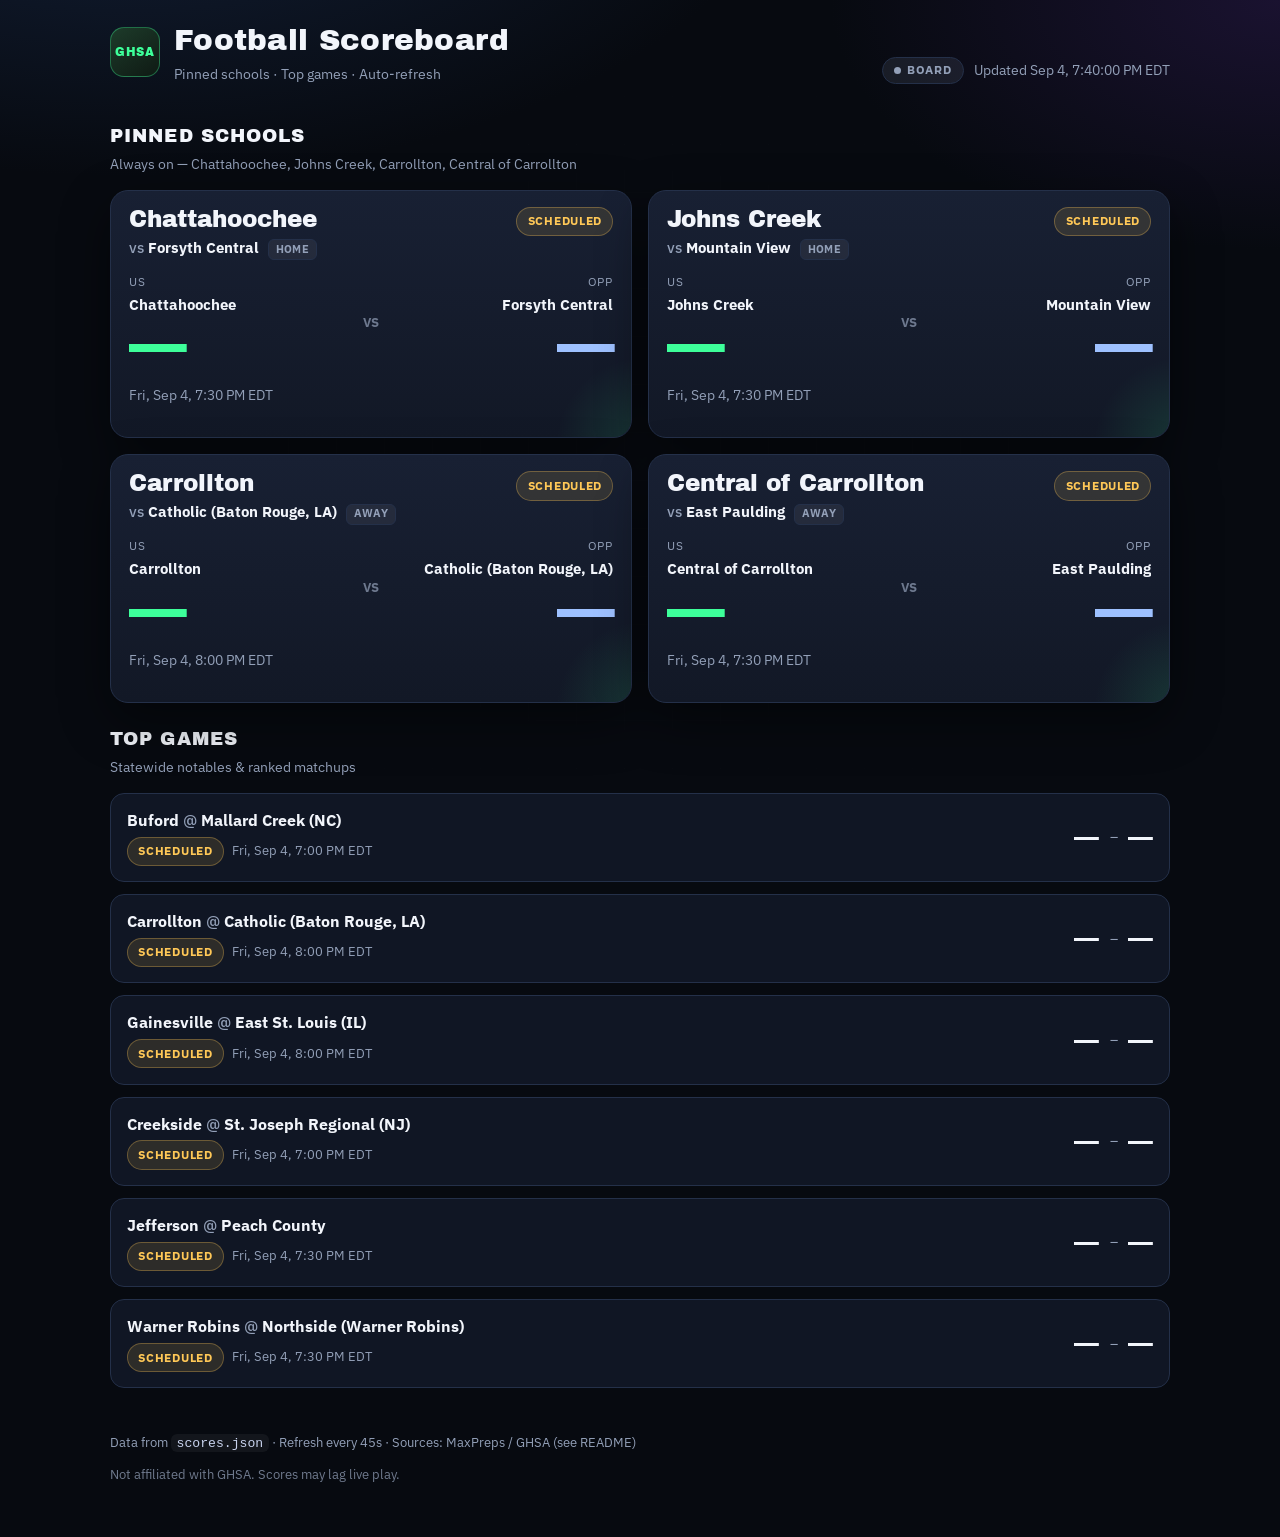
==== index.html @ ccc43cda "Ship GHSA football scoreboard with pinned schools and Pages deploy Static dark mobile scoreboard for" ====
<!DOCTYPE html>
<html lang="en">
<head>
  <meta charset="UTF-8" />
  <meta name="viewport" content="width=device-width, initial-scale=1, viewport-fit=cover" />
  <meta name="theme-color" content="#0a0e17" />
  <meta name="description" content="Live GHSA football scoreboard — pinned Georgia high schools + top statewide games." />
  <title>GHSA Scoreboard</title>
  <link rel="stylesheet" href="assets/styles.css" />
  <link rel="preconnect" href="https://fonts.googleapis.com" />
  <link rel="preconnect" href="https://fonts.gstatic.com" crossorigin />
  <link href="https://fonts.googleapis.com/css2?family=Archivo+Black&family=IBM+Plex+Sans:wght@400;500;600;700&display=swap" rel="stylesheet" />
</head>
<body>
  <div class="bg-grid" aria-hidden="true"></div>
  <header class="top">
    <div class="brand">
      <span class="brand-mark">GHSA</span>
      <div>
        <h1>Football Scoreboard</h1>
        <p class="sub">Pinned schools · Top games · Auto-refresh</p>
      </div>
    </div>
    <div class="meta">
      <span id="live-pill" class="pill">LIVE</span>
      <time id="updated" datetime="">—</time>
    </div>
  </header>

  <main>
    <section class="section" aria-labelledby="pinned-heading">
      <div class="section-head">
        <h2 id="pinned-heading">Pinned schools</h2>
        <p>Always on — Chattahoochee, Johns Creek, Carrollton, Central of Carrollton</p>
      </div>
      <div id="pinned" class="pinned-grid" role="list"></div>
    </section>

    <section class="section" aria-labelledby="top-heading">
      <div class="section-head">
        <h2 id="top-heading">Top games</h2>
        <p>Statewide notables &amp; ranked matchups</p>
      </div>
      <div id="top-games" class="games-list" role="list"></div>
    </section>
  </main>

  <footer class="foot">
    <p>Data from <code>scores.json</code> · Refresh every 45s · Sources: MaxPreps / GHSA (see README)</p>
    <p class="muted">Not affiliated with GHSA. Scores may lag live play.</p>
  </footer>

  <script src="assets/app.js"></script>
</body>
</html>
---- assets/styles.css ----
:root {
  --bg: #070a10;
  --bg-card: #121826;
  --bg-card-hi: #182033;
  --border: #243049;
  --text: #f2f5fb;
  --muted: #93a0b8;
  --accent: #3dff9a;
  --accent-dim: rgba(61, 255, 154, 0.14);
  --warn: #ffc857;
  --final: #7aa2ff;
  --live: #ff4d6d;
  --home: #3dff9a;
  --away: #9ec1ff;
  --radius: 18px;
  --shadow: 0 18px 50px rgba(0, 0, 0, 0.45);
  font-synthesis: none;
}

* { box-sizing: border-box; }
html { scroll-behavior: smooth; }
body {
  margin: 0;
  min-height: 100vh;
  color: var(--text);
  background: radial-gradient(1200px 600px at 10% -10%, #132038 0%, transparent 55%),
              radial-gradient(900px 500px at 100% 0%, #1a1230 0%, transparent 50%),
              var(--bg);
  font-family: "IBM Plex Sans", system-ui, sans-serif;
  line-height: 1.4;
}

.bg-grid {
  pointer-events: none;
  position: fixed;
  inset: 0;
  background-image:
    linear-gradient(rgba(255,255,255,0.03) 1px, transparent 1px),
    linear-gradient(90deg, rgba(255,255,255,0.03) 1px, transparent 1px);
  background-size: 48px 48px;
  mask-image: radial-gradient(ellipse at center, black 30%, transparent 75%);
  opacity: 0.35;
  z-index: 0;
}

.top, main, .foot { position: relative; z-index: 1; }

.top {
  display: flex;
  flex-wrap: wrap;
  gap: 1rem;
  align-items: flex-end;
  justify-content: space-between;
  padding: 1.25rem 1.25rem 0.5rem;
  max-width: 1100px;
  margin: 0 auto;
}

.brand { display: flex; gap: 0.9rem; align-items: center; }
.brand-mark {
  display: grid;
  place-items: center;
  width: 3.1rem;
  height: 3.1rem;
  border-radius: 14px;
  background: linear-gradient(145deg, #1d3b2a, #0f1a14);
  border: 1px solid rgba(61,255,154,0.35);
  color: var(--accent);
  font-family: "Archivo Black", sans-serif;
  font-size: 0.72rem;
  letter-spacing: 0.04em;
}
h1 {
  margin: 0;
  font-family: "Archivo Black", sans-serif;
  font-size: clamp(1.35rem, 4vw, 1.85rem);
  letter-spacing: 0.01em;
}
.sub { margin: 0.15rem 0 0; color: var(--muted); font-size: 0.9rem; }

.meta { display: flex; gap: 0.65rem; align-items: center; color: var(--muted); font-size: 0.85rem; }
.pill {
  display: inline-flex;
  align-items: center;
  gap: 0.35rem;
  padding: 0.28rem 0.65rem;
  border-radius: 999px;
  background: rgba(255, 77, 109, 0.15);
  color: #ff8fa3;
  border: 1px solid rgba(255, 77, 109, 0.35);
  font-weight: 700;
  font-size: 0.72rem;
  letter-spacing: 0.08em;
}
.pill::before {
  content: "";
  width: 0.45rem;
  height: 0.45rem;
  border-radius: 50%;
  background: var(--live);
  box-shadow: 0 0 0 0 rgba(255, 77, 109, 0.7);
  animation: pulse 1.6s infinite;
}
.pill.idle {
  background: rgba(147,160,184,0.12);
  color: var(--muted);
  border-color: var(--border);
}
.pill.idle::before { background: var(--muted); animation: none; box-shadow: none; }

@keyframes pulse {
  0% { box-shadow: 0 0 0 0 rgba(255, 77, 109, 0.55); }
  70% { box-shadow: 0 0 0 8px rgba(255, 77, 109, 0); }
  100% { box-shadow: 0 0 0 0 rgba(255, 77, 109, 0); }
}

main { max-width: 1100px; margin: 0 auto; padding: 0.5rem 1.25rem 2rem; }
.section { margin-top: 1.5rem; }
.section-head h2 {
  margin: 0;
  font-family: "Archivo Black", sans-serif;
  font-size: 1.15rem;
  text-transform: uppercase;
  letter-spacing: 0.06em;
}
.section-head p { margin: 0.25rem 0 0; color: var(--muted); font-size: 0.9rem; }

.pinned-grid {
  display: grid;
  grid-template-columns: 1fr;
  gap: 1rem;
  margin-top: 1rem;
}
@media (min-width: 720px) {
  .pinned-grid { grid-template-columns: 1fr 1fr; }
}

.card {
  background: linear-gradient(180deg, var(--bg-card-hi), var(--bg-card));
  border: 1px solid var(--border);
  border-radius: var(--radius);
  box-shadow: var(--shadow);
  padding: 1rem 1.1rem 1.15rem;
  overflow: hidden;
  position: relative;
}
.card::after {
  content: "";
  position: absolute;
  inset: auto -20% -40% auto;
  width: 180px;
  height: 180px;
  background: radial-gradient(circle, var(--accent-dim), transparent 70%);
  pointer-events: none;
}
.card-top {
  display: flex;
  justify-content: space-between;
  align-items: flex-start;
  gap: 0.75rem;
  margin-bottom: 0.85rem;
}
.school-name {
  margin: 0;
  font-family: "Archivo Black", sans-serif;
  font-size: clamp(1.15rem, 3.5vw, 1.45rem);
  line-height: 1.1;
}
.vs-line {
  margin: 0.35rem 0 0;
  color: var(--muted);
  font-size: 0.92rem;
  font-weight: 500;
}
.vs-line strong { color: var(--text); font-weight: 700; }

.status-badge {
  flex-shrink: 0;
  padding: 0.35rem 0.65rem;
  border-radius: 999px;
  font-size: 0.72rem;
  font-weight: 700;
  letter-spacing: 0.06em;
  text-transform: uppercase;
  border: 1px solid transparent;
}
.status-scheduled { background: rgba(255,200,87,0.12); color: var(--warn); border-color: rgba(255,200,87,0.3); }
.status-live { background: rgba(255,77,109,0.14); color: #ff8fa3; border-color: rgba(255,77,109,0.35); }
.status-half { background: rgba(255,200,87,0.16); color: #ffd88a; border-color: rgba(255,200,87,0.35); }
.status-final { background: rgba(122,162,255,0.14); color: var(--final); border-color: rgba(122,162,255,0.35); }
.status-ot { background: rgba(61,255,154,0.12); color: var(--accent); border-color: rgba(61,255,154,0.35); }

.scoreboard {
  display: grid;
  grid-template-columns: 1fr auto 1fr;
  align-items: center;
  gap: 0.5rem;
  margin-top: 0.25rem;
}
.team-col { min-width: 0; }
.team-col.right { text-align: right; }
.team-label {
  font-size: 0.75rem;
  text-transform: uppercase;
  letter-spacing: 0.08em;
  color: var(--muted);
  margin-bottom: 0.2rem;
}
.team-name {
  font-weight: 700;
  font-size: 0.95rem;
  white-space: nowrap;
  overflow: hidden;
  text-overflow: ellipsis;
}
.score {
  font-family: "Archivo Black", sans-serif;
  font-size: clamp(2.6rem, 10vw, 3.6rem);
  line-height: 1;
  letter-spacing: -0.02em;
}
.score.ours { color: var(--home); }
.score.theirs { color: var(--away); }
.mid {
  display: grid;
  place-items: center;
  color: var(--muted);
  font-weight: 700;
  font-size: 0.8rem;
  opacity: 0.7;
}
.kickoff {
  margin-top: 0.85rem;
  color: var(--muted);
  font-size: 0.85rem;
}
.ha-tag {
  display: inline-block;
  margin-left: 0.35rem;
  padding: 0.1rem 0.4rem;
  border-radius: 6px;
  font-size: 0.7rem;
  font-weight: 700;
  letter-spacing: 0.04em;
  background: rgba(255,255,255,0.06);
  border: 1px solid var(--border);
}

.games-list {
  display: grid;
  gap: 0.75rem;
  margin-top: 1rem;
}
.game-row {
  display: grid;
  grid-template-columns: 1fr auto;
  gap: 0.75rem;
  align-items: center;
  padding: 0.95rem 1rem;
  background: rgba(18, 24, 38, 0.92);
  border: 1px solid var(--border);
  border-radius: 14px;
}
.game-matchup { font-weight: 700; font-size: 1.02rem; }
.game-matchup span { color: var(--muted); font-weight: 500; }
.game-scores {
  display: flex;
  align-items: center;
  gap: 0.65rem;
  font-family: "Archivo Black", sans-serif;
  font-size: 1.55rem;
}
.game-scores .sep { color: var(--muted); font-size: 0.9rem; font-family: "IBM Plex Sans", sans-serif; }
.game-meta {
  margin-top: 0.3rem;
  color: var(--muted);
  font-size: 0.82rem;
  display: flex;
  flex-wrap: wrap;
  gap: 0.5rem;
  align-items: center;
}

.empty {
  padding: 1.25rem;
  border: 1px dashed var(--border);
  border-radius: 14px;
  color: var(--muted);
  text-align: center;
}

.foot {
  max-width: 1100px;
  margin: 0 auto;
  padding: 0 1.25rem 2.5rem;
  color: var(--muted);
  font-size: 0.82rem;
}
.foot code {
  color: #c9d4ef;
  background: rgba(255,255,255,0.05);
  padding: 0.1rem 0.35rem;
  border-radius: 6px;
}
.muted { opacity: 0.75; }

@media (max-width: 480px) {
  .game-row { grid-template-columns: 1fr; }
  .game-scores { justify-content: flex-start; }
}
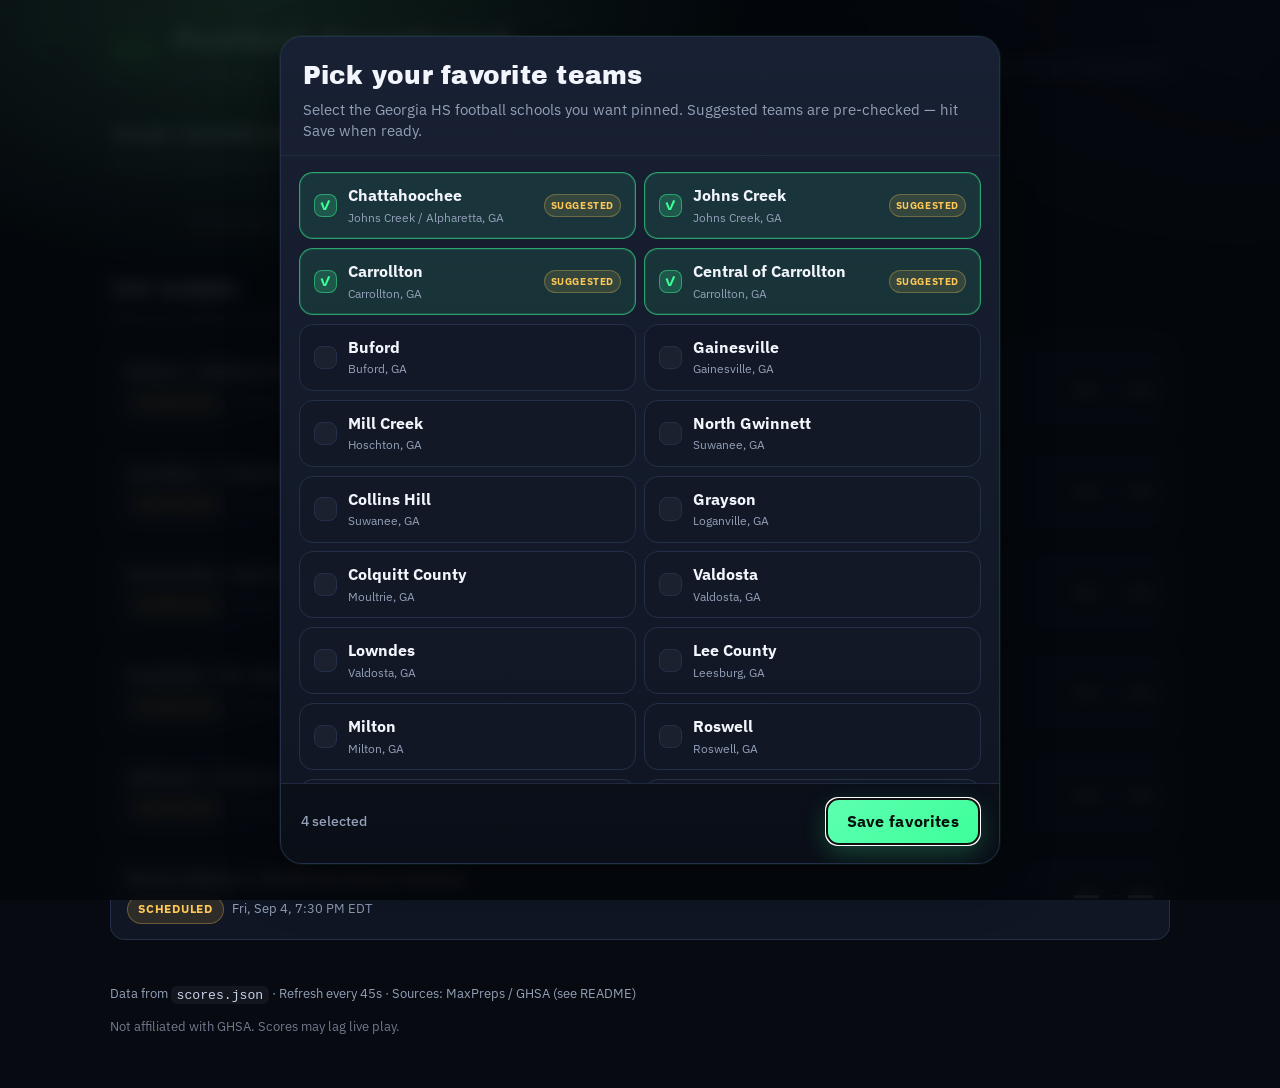
==== commit 74f41687: "Add favorites onboarding picker with localStorage pins First visit shows a full-screen school picker" ====
--- a/index.html
+++ b/index.html
@@ -4,7 +4,7 @@
   <meta charset="UTF-8" />
   <meta name="viewport" content="width=device-width, initial-scale=1, viewport-fit=cover" />
   <meta name="theme-color" content="#0a0e17" />
-  <meta name="description" content="Live GHSA football scoreboard — pinned Georgia high schools + top statewide games." />
+  <meta name="description" content="Live GHSA football scoreboard — favorite Georgia high schools + top statewide games." />
   <title>GHSA Scoreboard</title>
   <link rel="stylesheet" href="assets/styles.css" />
   <link rel="preconnect" href="https://fonts.googleapis.com" />
@@ -18,10 +18,11 @@
       <span class="brand-mark">GHSA</span>
       <div>
         <h1>Football Scoreboard</h1>
-        <p class="sub">Pinned schools · Top games · Auto-refresh</p>
+        <p class="sub">Your favorites · Top games · Auto-refresh</p>
       </div>
     </div>
     <div class="meta">
+      <button type="button" id="edit-favorites" class="btn-edit">Edit favorites</button>
       <span id="live-pill" class="pill">LIVE</span>
       <time id="updated" datetime="">—</time>
     </div>
@@ -30,8 +31,8 @@
   <main>
     <section class="section" aria-labelledby="pinned-heading">
       <div class="section-head">
-        <h2 id="pinned-heading">Pinned schools</h2>
-        <p>Always on — Chattahoochee, Johns Creek, Carrollton, Central of Carrollton</p>
+        <h2 id="pinned-heading">Your favorites</h2>
+        <p id="pinned-sub">Pick teams to pin them here</p>
       </div>
       <div id="pinned" class="pinned-grid" role="list"></div>
     </section>
@@ -50,6 +51,20 @@
     <p class="muted">Not affiliated with GHSA. Scores may lag live play.</p>
   </footer>
 
+  <div id="favorites-picker" class="picker-overlay" hidden aria-hidden="true">
+    <div class="picker-panel" role="dialog" aria-modal="true" aria-labelledby="picker-title">
+      <div class="picker-head">
+        <h2 id="picker-title">Pick your favorite teams</h2>
+        <p>Select the Georgia HS football schools you want pinned. Suggested teams are pre-checked — hit Save when ready.</p>
+      </div>
+      <div id="picker-grid" class="picker-grid" role="listbox" aria-multiselectable="true" aria-label="Schools"></div>
+      <div class="picker-actions">
+        <p id="picker-count" class="picker-count">0 selected</p>
+        <button type="button" id="picker-save" class="btn-save">Save favorites</button>
+      </div>
+    </div>
+  </div>
+
   <script src="assets/app.js"></script>
 </body>
 </html>
--- a/assets/styles.css
+++ b/assets/styles.css
@@ -308,3 +308,188 @@
   .game-row { grid-template-columns: 1fr; }
   .game-scores { justify-content: flex-start; }
 }
+
+/* —— Favorites picker —— */
+.btn-edit {
+  appearance: none;
+  cursor: pointer;
+  border: 1px solid var(--border);
+  background: rgba(18, 24, 38, 0.9);
+  color: var(--text);
+  font: inherit;
+  font-size: 0.8rem;
+  font-weight: 600;
+  padding: 0.4rem 0.75rem;
+  border-radius: 999px;
+  transition: border-color 0.15s, background 0.15s, color 0.15s;
+}
+.btn-edit:hover {
+  border-color: rgba(61, 255, 154, 0.45);
+  color: var(--accent);
+  background: rgba(61, 255, 154, 0.08);
+}
+
+body.picker-open { overflow: hidden; }
+
+.picker-overlay {
+  position: fixed;
+  inset: 0;
+  z-index: 50;
+  display: grid;
+  place-items: center;
+  padding: 1rem;
+  background:
+    radial-gradient(900px 500px at 20% 0%, rgba(29, 59, 42, 0.45), transparent 55%),
+    rgba(4, 7, 12, 0.88);
+  backdrop-filter: blur(8px);
+}
+.picker-overlay[hidden] { display: none; }
+
+.picker-panel {
+  width: min(720px, 100%);
+  max-height: min(92vh, 900px);
+  display: flex;
+  flex-direction: column;
+  background: linear-gradient(180deg, #182033, #0f1522);
+  border: 1px solid var(--border);
+  border-radius: 22px;
+  box-shadow: var(--shadow), 0 0 0 1px rgba(61, 255, 154, 0.08);
+  overflow: hidden;
+}
+
+.picker-head {
+  padding: 1.35rem 1.35rem 0.85rem;
+  border-bottom: 1px solid rgba(36, 48, 73, 0.8);
+}
+.picker-head h2 {
+  margin: 0;
+  font-family: "Archivo Black", sans-serif;
+  font-size: clamp(1.2rem, 4vw, 1.55rem);
+  letter-spacing: 0.01em;
+}
+.picker-head p {
+  margin: 0.45rem 0 0;
+  color: var(--muted);
+  font-size: 0.92rem;
+}
+
+.picker-grid {
+  flex: 1;
+  overflow-y: auto;
+  padding: 1rem 1.15rem;
+  display: grid;
+  grid-template-columns: 1fr;
+  gap: 0.55rem;
+}
+@media (min-width: 560px) {
+  .picker-grid { grid-template-columns: 1fr 1fr; }
+}
+
+.school-chip {
+  appearance: none;
+  cursor: pointer;
+  display: flex;
+  align-items: center;
+  gap: 0.7rem;
+  text-align: left;
+  padding: 0.75rem 0.85rem;
+  border-radius: 14px;
+  border: 1px solid var(--border);
+  background: rgba(18, 24, 38, 0.85);
+  color: var(--text);
+  font: inherit;
+  transition: border-color 0.15s, background 0.15s, box-shadow 0.15s;
+}
+.school-chip:hover {
+  border-color: rgba(158, 193, 255, 0.35);
+  background: rgba(24, 32, 51, 0.95);
+}
+.school-chip.selected {
+  border-color: rgba(61, 255, 154, 0.55);
+  background: rgba(61, 255, 154, 0.1);
+  box-shadow: inset 0 0 0 1px rgba(61, 255, 154, 0.12);
+}
+.school-chip.suggested:not(.selected) {
+  border-color: rgba(255, 200, 87, 0.28);
+}
+
+.chip-check {
+  flex-shrink: 0;
+  width: 1.45rem;
+  height: 1.45rem;
+  border-radius: 8px;
+  display: grid;
+  place-items: center;
+  font-size: 0.85rem;
+  font-weight: 700;
+  color: var(--accent);
+  background: rgba(255, 255, 255, 0.04);
+  border: 1px solid var(--border);
+}
+.school-chip.selected .chip-check {
+  background: rgba(61, 255, 154, 0.18);
+  border-color: rgba(61, 255, 154, 0.45);
+}
+
+.chip-body { min-width: 0; flex: 1; display: flex; flex-direction: column; gap: 0.1rem; }
+.chip-name { font-weight: 700; font-size: 0.98rem; }
+.chip-city {
+  color: var(--muted);
+  font-size: 0.78rem;
+  white-space: nowrap;
+  overflow: hidden;
+  text-overflow: ellipsis;
+}
+.chip-tag {
+  flex-shrink: 0;
+  font-size: 0.65rem;
+  font-weight: 700;
+  letter-spacing: 0.05em;
+  text-transform: uppercase;
+  color: var(--warn);
+  background: rgba(255, 200, 87, 0.12);
+  border: 1px solid rgba(255, 200, 87, 0.28);
+  padding: 0.2rem 0.4rem;
+  border-radius: 999px;
+}
+
+.picker-actions {
+  display: flex;
+  align-items: center;
+  justify-content: space-between;
+  gap: 1rem;
+  padding: 0.95rem 1.25rem 1.2rem;
+  border-top: 1px solid rgba(36, 48, 73, 0.8);
+  background: rgba(7, 10, 16, 0.55);
+}
+.picker-count { margin: 0; color: var(--muted); font-size: 0.88rem; font-weight: 500; }
+
+.btn-save {
+  appearance: none;
+  cursor: pointer;
+  border: none;
+  border-radius: 12px;
+  padding: 0.7rem 1.25rem;
+  font: inherit;
+  font-weight: 700;
+  letter-spacing: 0.02em;
+  color: #06110a;
+  background: linear-gradient(135deg, #5dffb0, #3dff9a);
+  box-shadow: 0 8px 24px rgba(61, 255, 154, 0.25);
+  transition: transform 0.12s, opacity 0.12s, filter 0.12s;
+}
+.btn-save:hover:not(:disabled) { filter: brightness(1.05); transform: translateY(-1px); }
+.btn-save:disabled {
+  cursor: not-allowed;
+  opacity: 0.45;
+  box-shadow: none;
+}
+
+.card-empty .muted-line { color: var(--muted); font-style: italic; }
+.card-empty::after { background: radial-gradient(circle, rgba(147,160,184,0.12), transparent 70%); }
+
+@media (max-width: 560px) {
+  .meta { flex-wrap: wrap; justify-content: flex-end; }
+  .picker-actions { flex-direction: column; align-items: stretch; }
+  .btn-save { width: 100%; }
+}
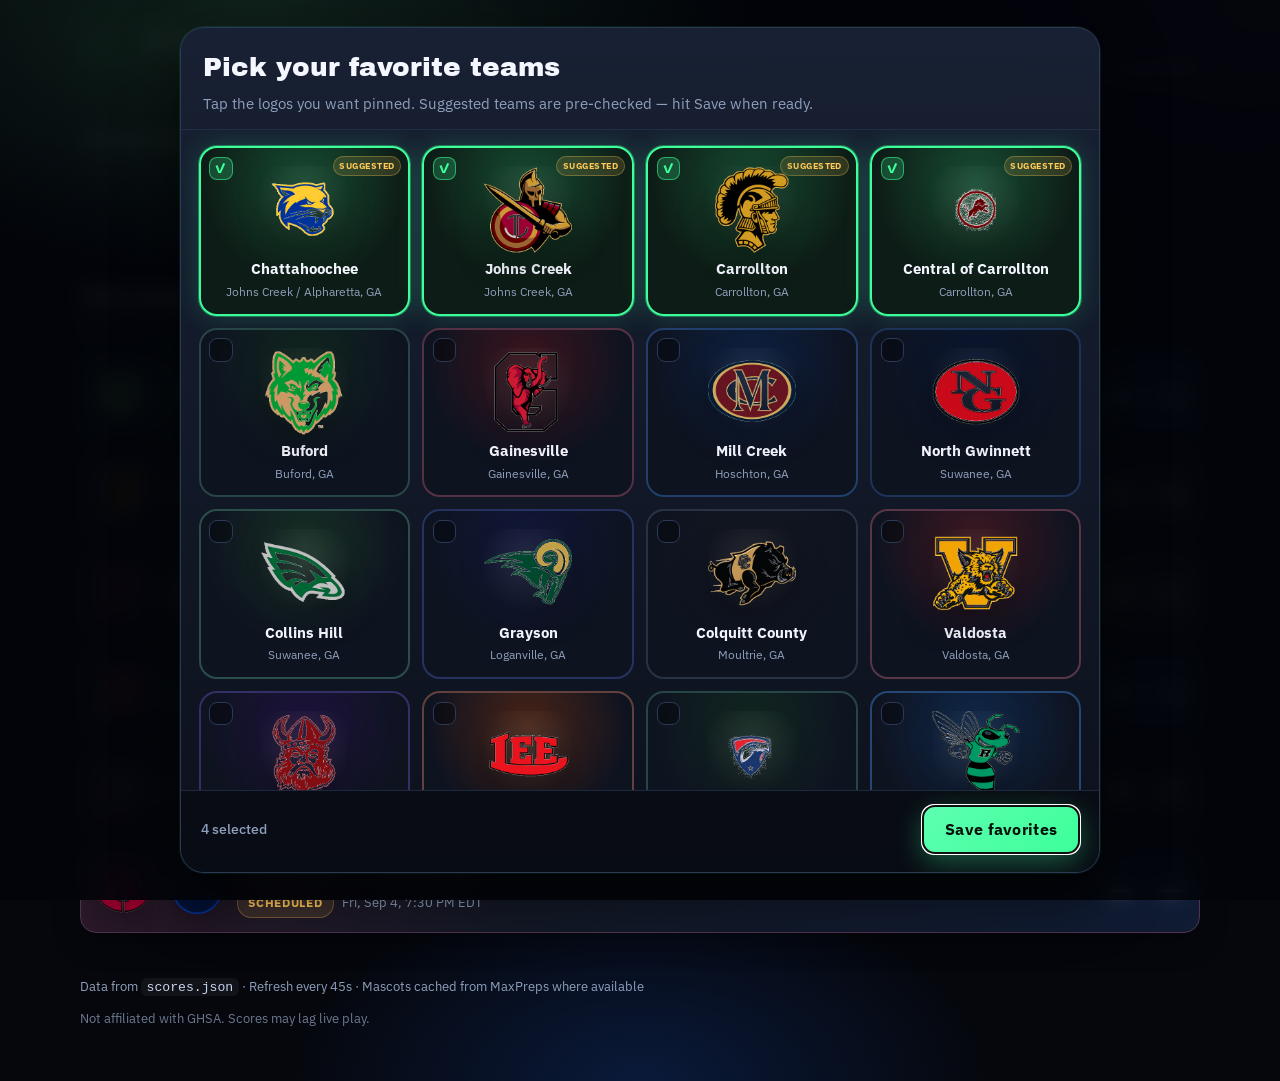
==== commit 8470f4a2: "Add school logos and neon stadium scoreboard UI Cache MaxPreps mascot marks under assets/logos, logo" ====
--- a/index.html
+++ b/index.html
@@ -3,8 +3,8 @@
 <head>
   <meta charset="UTF-8" />
   <meta name="viewport" content="width=device-width, initial-scale=1, viewport-fit=cover" />
-  <meta name="theme-color" content="#0a0e17" />
-  <meta name="description" content="Live GHSA football scoreboard — favorite Georgia high schools + top statewide games." />
+  <meta name="theme-color" content="#05070d" />
+  <meta name="description" content="Live GHSA football scoreboard — favorite Georgia high schools with logos + top statewide games." />
   <title>GHSA Scoreboard</title>
   <link rel="stylesheet" href="assets/styles.css" />
   <link rel="preconnect" href="https://fonts.googleapis.com" />
@@ -18,7 +18,7 @@
       <span class="brand-mark">GHSA</span>
       <div>
         <h1>Football Scoreboard</h1>
-        <p class="sub">Your favorites · Top games · Auto-refresh</p>
+        <p class="sub">Logos · Favorites · Top games · Auto-refresh</p>
       </div>
     </div>
     <div class="meta">
@@ -47,7 +47,7 @@
   </main>
 
   <footer class="foot">
-    <p>Data from <code>scores.json</code> · Refresh every 45s · Sources: MaxPreps / GHSA (see README)</p>
+    <p>Data from <code>scores.json</code> · Refresh every 45s · Mascots cached from MaxPreps where available</p>
     <p class="muted">Not affiliated with GHSA. Scores may lag live play.</p>
   </footer>
 
@@ -55,7 +55,7 @@
     <div class="picker-panel" role="dialog" aria-modal="true" aria-labelledby="picker-title">
       <div class="picker-head">
         <h2 id="picker-title">Pick your favorite teams</h2>
-        <p>Select the Georgia HS football schools you want pinned. Suggested teams are pre-checked — hit Save when ready.</p>
+        <p>Tap the logos you want pinned. Suggested teams are pre-checked — hit Save when ready.</p>
       </div>
       <div id="picker-grid" class="picker-grid" role="listbox" aria-multiselectable="true" aria-label="Schools"></div>
       <div class="picker-actions">
--- a/assets/styles.css
+++ b/assets/styles.css
@@ -1,19 +1,19 @@
 :root {
-  --bg: #070a10;
-  --bg-card: #121826;
-  --bg-card-hi: #182033;
-  --border: #243049;
-  --text: #f2f5fb;
-  --muted: #93a0b8;
+  --bg: #05070d;
+  --bg-card: #0e1420;
+  --bg-card-hi: #162033;
+  --border: #2a3a55;
+  --text: #f4f7ff;
+  --muted: #8fa0bc;
   --accent: #3dff9a;
-  --accent-dim: rgba(61, 255, 154, 0.14);
+  --accent-dim: rgba(61, 255, 154, 0.16);
   --warn: #ffc857;
   --final: #7aa2ff;
   --live: #ff4d6d;
   --home: #3dff9a;
   --away: #9ec1ff;
-  --radius: 18px;
-  --shadow: 0 18px 50px rgba(0, 0, 0, 0.45);
+  --radius: 20px;
+  --shadow: 0 22px 60px rgba(0, 0, 0, 0.55);
   font-synthesis: none;
 }
 
@@ -23,9 +23,11 @@
   margin: 0;
   min-height: 100vh;
   color: var(--text);
-  background: radial-gradient(1200px 600px at 10% -10%, #132038 0%, transparent 55%),
-              radial-gradient(900px 500px at 100% 0%, #1a1230 0%, transparent 50%),
-              var(--bg);
+  background:
+    radial-gradient(1000px 520px at 8% -8%, #163024 0%, transparent 55%),
+    radial-gradient(900px 480px at 100% 0%, #2a1030 0%, transparent 48%),
+    radial-gradient(700px 400px at 50% 100%, #0a1a3a 0%, transparent 50%),
+    var(--bg);
   font-family: "IBM Plex Sans", system-ui, sans-serif;
   line-height: 1.4;
 }
@@ -35,11 +37,11 @@
   position: fixed;
   inset: 0;
   background-image:
-    linear-gradient(rgba(255,255,255,0.03) 1px, transparent 1px),
-    linear-gradient(90deg, rgba(255,255,255,0.03) 1px, transparent 1px);
-  background-size: 48px 48px;
-  mask-image: radial-gradient(ellipse at center, black 30%, transparent 75%);
-  opacity: 0.35;
+    linear-gradient(rgba(61,255,154,0.04) 1px, transparent 1px),
+    linear-gradient(90deg, rgba(158,193,255,0.04) 1px, transparent 1px);
+  background-size: 42px 42px;
+  mask-image: radial-gradient(ellipse at center, black 25%, transparent 78%);
+  opacity: 0.55;
   z-index: 0;
 }
 
@@ -52,7 +54,7 @@
   align-items: flex-end;
   justify-content: space-between;
   padding: 1.25rem 1.25rem 0.5rem;
-  max-width: 1100px;
+  max-width: 1160px;
   margin: 0 auto;
 }
 
@@ -60,37 +62,40 @@
 .brand-mark {
   display: grid;
   place-items: center;
-  width: 3.1rem;
-  height: 3.1rem;
-  border-radius: 14px;
+  width: 3.25rem;
+  height: 3.25rem;
+  border-radius: 16px;
   background: linear-gradient(145deg, #1d3b2a, #0f1a14);
-  border: 1px solid rgba(61,255,154,0.35);
+  border: 1px solid rgba(61,255,154,0.45);
   color: var(--accent);
   font-family: "Archivo Black", sans-serif;
   font-size: 0.72rem;
   letter-spacing: 0.04em;
+  box-shadow: 0 0 24px rgba(61,255,154,0.25);
 }
 h1 {
   margin: 0;
   font-family: "Archivo Black", sans-serif;
-  font-size: clamp(1.35rem, 4vw, 1.85rem);
+  font-size: clamp(1.35rem, 4vw, 1.95rem);
   letter-spacing: 0.01em;
+  text-shadow: 0 0 28px rgba(61,255,154,0.18);
 }
 .sub { margin: 0.15rem 0 0; color: var(--muted); font-size: 0.9rem; }
 
-.meta { display: flex; gap: 0.65rem; align-items: center; color: var(--muted); font-size: 0.85rem; }
+.meta { display: flex; gap: 0.65rem; align-items: center; color: var(--muted); font-size: 0.85rem; flex-wrap: wrap; }
 .pill {
   display: inline-flex;
   align-items: center;
   gap: 0.35rem;
-  padding: 0.28rem 0.65rem;
+  padding: 0.3rem 0.7rem;
   border-radius: 999px;
-  background: rgba(255, 77, 109, 0.15);
+  background: rgba(255, 77, 109, 0.18);
   color: #ff8fa3;
-  border: 1px solid rgba(255, 77, 109, 0.35);
+  border: 1px solid rgba(255, 77, 109, 0.45);
   font-weight: 700;
   font-size: 0.72rem;
   letter-spacing: 0.08em;
+  box-shadow: 0 0 18px rgba(255, 77, 109, 0.25);
 }
 .pill::before {
   content: "";
@@ -105,52 +110,79 @@
   background: rgba(147,160,184,0.12);
   color: var(--muted);
   border-color: var(--border);
+  box-shadow: none;
 }
 .pill.idle::before { background: var(--muted); animation: none; box-shadow: none; }
 
 @keyframes pulse {
   0% { box-shadow: 0 0 0 0 rgba(255, 77, 109, 0.55); }
-  70% { box-shadow: 0 0 0 8px rgba(255, 77, 109, 0); }
+  70% { box-shadow: 0 0 0 10px rgba(255, 77, 109, 0); }
   100% { box-shadow: 0 0 0 0 rgba(255, 77, 109, 0); }
 }
 
-main { max-width: 1100px; margin: 0 auto; padding: 0.5rem 1.25rem 2rem; }
-.section { margin-top: 1.5rem; }
+main { max-width: 1160px; margin: 0 auto; padding: 0.5rem 1.25rem 2rem; }
+.section { margin-top: 1.6rem; }
 .section-head h2 {
   margin: 0;
   font-family: "Archivo Black", sans-serif;
-  font-size: 1.15rem;
+  font-size: 1.2rem;
   text-transform: uppercase;
-  letter-spacing: 0.06em;
+  letter-spacing: 0.07em;
 }
 .section-head p { margin: 0.25rem 0 0; color: var(--muted); font-size: 0.9rem; }
 
 .pinned-grid {
   display: grid;
   grid-template-columns: 1fr;
-  gap: 1rem;
+  gap: 1.15rem;
   margin-top: 1rem;
 }
-@media (min-width: 720px) {
+@media (min-width: 780px) {
   .pinned-grid { grid-template-columns: 1fr 1fr; }
 }
 
-.card {
-  background: linear-gradient(180deg, var(--bg-card-hi), var(--bg-card));
-  border: 1px solid var(--border);
+/* —— Logos —— */
+.team-logo, .logo-fallback {
+  display: block;
+  object-fit: contain;
+  background: radial-gradient(circle at 50% 40%, rgba(255,255,255,0.1), transparent 70%);
+  filter: drop-shadow(0 8px 18px rgba(0,0,0,0.45));
+}
+.logo-fallback {
+  display: grid;
+  place-items: center;
+  border-radius: 50%;
+  font-family: "Archivo Black", sans-serif;
+  color: #fff;
+  background: radial-gradient(circle at 30% 25%, color-mix(in srgb, var(--team) 80%, white), var(--team));
+  border: 3px solid color-mix(in srgb, var(--team) 60%, white);
+  box-shadow: 0 0 22px color-mix(in srgb, var(--team) 45%, transparent);
+}
+.logo-hero { width: clamp(72px, 18vw, 112px); height: clamp(72px, 18vw, 112px); margin: 0 auto 0.35rem; }
+.logo-xl { width: 120px; height: 120px; margin: 0 auto; }
+.logo-row { width: 52px; height: 52px; }
+.logo-tile-img { width: 88px; height: 88px; }
+.logo-fallback.logo-hero,
+.logo-fallback.logo-xl,
+.logo-fallback.logo-row,
+.logo-fallback.logo-tile-img { border-radius: 50%; }
+
+.stadium-card {
+  background:
+    linear-gradient(160deg, color-mix(in srgb, var(--team) 18%, #162033), #0c121c 55%, #0a1018);
+  border: 1px solid color-mix(in srgb, var(--team) 35%, var(--border));
   border-radius: var(--radius);
-  box-shadow: var(--shadow);
-  padding: 1rem 1.1rem 1.15rem;
+  box-shadow: var(--shadow), 0 0 0 1px rgba(255,255,255,0.03), inset 0 1px 0 rgba(255,255,255,0.06);
+  padding: 1.05rem 1.15rem 1.2rem;
   overflow: hidden;
   position: relative;
 }
-.card::after {
-  content: "";
+.card-glow {
   position: absolute;
-  inset: auto -20% -40% auto;
-  width: 180px;
-  height: 180px;
-  background: radial-gradient(circle, var(--accent-dim), transparent 70%);
+  inset: -30% auto auto -20%;
+  width: 220px;
+  height: 220px;
+  background: radial-gradient(circle, color-mix(in srgb, var(--team) 35%, transparent), transparent 70%);
   pointer-events: none;
 }
 .card-top {
@@ -158,12 +190,14 @@
   justify-content: space-between;
   align-items: flex-start;
   gap: 0.75rem;
-  margin-bottom: 0.85rem;
+  margin-bottom: 0.75rem;
+  position: relative;
+  z-index: 1;
 }
 .school-name {
   margin: 0;
   font-family: "Archivo Black", sans-serif;
-  font-size: clamp(1.15rem, 3.5vw, 1.45rem);
+  font-size: clamp(1.15rem, 3.5vw, 1.5rem);
   line-height: 1.1;
 }
 .vs-line {
@@ -173,6 +207,7 @@
   font-weight: 500;
 }
 .vs-line strong { color: var(--text); font-weight: 700; }
+.muted-line { font-style: italic; }
 
 .status-badge {
   flex-shrink: 0;
@@ -190,49 +225,68 @@
 .status-final { background: rgba(122,162,255,0.14); color: var(--final); border-color: rgba(122,162,255,0.35); }
 .status-ot { background: rgba(61,255,154,0.12); color: var(--accent); border-color: rgba(61,255,154,0.35); }
 
-.scoreboard {
+.neon-board {
   display: grid;
   grid-template-columns: 1fr auto 1fr;
   align-items: center;
-  gap: 0.5rem;
-  margin-top: 0.25rem;
-}
-.team-col { min-width: 0; }
-.team-col.right { text-align: right; }
-.team-label {
-  font-size: 0.75rem;
-  text-transform: uppercase;
-  letter-spacing: 0.08em;
-  color: var(--muted);
-  margin-bottom: 0.2rem;
-}
+  gap: 0.4rem;
+  margin-top: 0.15rem;
+  position: relative;
+  z-index: 1;
+  padding: 0.85rem 0.5rem 0.55rem;
+  border-radius: 16px;
+  background:
+    linear-gradient(180deg, rgba(0,0,0,0.35), rgba(0,0,0,0.15)),
+    repeating-linear-gradient(0deg, transparent, transparent 2px, rgba(61,255,154,0.03) 3px);
+  border: 1px solid rgba(255,255,255,0.06);
+  box-shadow: inset 0 0 40px rgba(0,0,0,0.35);
+}
+.team-col { min-width: 0; text-align: center; }
+.team-col.right { text-align: center; }
 .team-name {
   font-weight: 700;
-  font-size: 0.95rem;
+  font-size: 0.82rem;
   white-space: nowrap;
   overflow: hidden;
   text-overflow: ellipsis;
+  color: #d7e0f5;
+  margin-bottom: 0.15rem;
 }
 .score {
   font-family: "Archivo Black", sans-serif;
-  font-size: clamp(2.6rem, 10vw, 3.6rem);
-  line-height: 1;
-  letter-spacing: -0.02em;
-}
-.score.ours { color: var(--home); }
-.score.theirs { color: var(--away); }
+  font-size: clamp(2.8rem, 11vw, 4rem);
+  line-height: 0.95;
+  letter-spacing: -0.03em;
+}
+.glow-score {
+  text-shadow:
+    0 0 8px currentColor,
+    0 0 22px color-mix(in srgb, currentColor 55%, transparent),
+    0 4px 0 rgba(0,0,0,0.35);
+}
+.score.ours { color: color-mix(in srgb, var(--team) 55%, #3dff9a); }
+.score.theirs { color: color-mix(in srgb, var(--opp, #9ec1ff) 45%, #9ec1ff); }
 .mid {
-  display: grid;
-  place-items: center;
-  color: var(--muted);
-  font-weight: 700;
-  font-size: 0.8rem;
-  opacity: 0.7;
-}
-.kickoff {
-  margin-top: 0.85rem;
-  color: var(--muted);
+  display: flex;
+  flex-direction: column;
+  align-items: center;
+  gap: 0.35rem;
+  color: var(--muted);
+  opacity: 0.9;
+  padding: 0 0.25rem;
+}
+.mid-vs {
+  font-family: "Archivo Black", sans-serif;
   font-size: 0.85rem;
+  letter-spacing: 0.12em;
+  color: #c9d4ef;
+  text-shadow: 0 0 12px rgba(255,255,255,0.2);
+}
+.mid-kick {
+  font-size: 0.68rem;
+  text-align: center;
+  max-width: 6.5rem;
+  line-height: 1.25;
 }
 .ha-tag {
   display: inline-block;
@@ -246,30 +300,47 @@
   border: 1px solid var(--border);
 }
 
+.card-empty { text-align: center; padding-bottom: 1.4rem; }
+.card-empty .card-logos { margin: 0.5rem 0 0.75rem; }
+.card-empty .status-badge { margin-top: 0.75rem; }
+
 .games-list {
   display: grid;
-  gap: 0.75rem;
+  gap: 0.8rem;
   margin-top: 1rem;
 }
-.game-row {
-  display: grid;
-  grid-template-columns: 1fr auto;
-  gap: 0.75rem;
-  align-items: center;
-  padding: 0.95rem 1rem;
-  background: rgba(18, 24, 38, 0.92);
-  border: 1px solid var(--border);
-  border-radius: 14px;
+.stadium-row {
+  display: grid;
+  grid-template-columns: auto 1fr auto;
+  gap: 0.85rem;
+  align-items: center;
+  padding: 0.85rem 1rem;
+  background:
+    linear-gradient(90deg, color-mix(in srgb, var(--team) 14%, #121826), #121826 40%, color-mix(in srgb, var(--opp) 12%, #121826));
+  border: 1px solid color-mix(in srgb, var(--team) 25%, var(--border));
+  border-radius: 16px;
+  box-shadow: 0 10px 28px rgba(0,0,0,0.28);
+}
+.row-logos {
+  display: flex;
+  align-items: center;
+  gap: 0.35rem;
+}
+.row-logos .at {
+  color: var(--muted);
+  font-weight: 700;
+  font-size: 0.75rem;
 }
 .game-matchup { font-weight: 700; font-size: 1.02rem; }
 .game-matchup span { color: var(--muted); font-weight: 500; }
 .game-scores {
   display: flex;
   align-items: center;
-  gap: 0.65rem;
+  gap: 0.55rem;
   font-family: "Archivo Black", sans-serif;
   font-size: 1.55rem;
 }
+.neon-mini .glow-score { color: #e8eefc; }
 .game-scores .sep { color: var(--muted); font-size: 0.9rem; font-family: "IBM Plex Sans", sans-serif; }
 .game-meta {
   margin-top: 0.3rem;
@@ -290,7 +361,7 @@
 }
 
 .foot {
-  max-width: 1100px;
+  max-width: 1160px;
   margin: 0 auto;
   padding: 0 1.25rem 2.5rem;
   color: var(--muted);
@@ -304,29 +375,25 @@
 }
 .muted { opacity: 0.75; }
 
-@media (max-width: 480px) {
-  .game-row { grid-template-columns: 1fr; }
-  .game-scores { justify-content: flex-start; }
-}
-
 /* —— Favorites picker —— */
 .btn-edit {
   appearance: none;
   cursor: pointer;
-  border: 1px solid var(--border);
+  border: 1px solid rgba(61,255,154,0.35);
   background: rgba(18, 24, 38, 0.9);
-  color: var(--text);
+  color: var(--accent);
   font: inherit;
   font-size: 0.8rem;
-  font-weight: 600;
-  padding: 0.4rem 0.75rem;
+  font-weight: 700;
+  padding: 0.42rem 0.8rem;
   border-radius: 999px;
-  transition: border-color 0.15s, background 0.15s, color 0.15s;
+  box-shadow: 0 0 16px rgba(61,255,154,0.12);
+  transition: border-color 0.15s, background 0.15s, transform 0.12s;
 }
 .btn-edit:hover {
-  border-color: rgba(61, 255, 154, 0.45);
-  color: var(--accent);
-  background: rgba(61, 255, 154, 0.08);
+  border-color: rgba(61, 255, 154, 0.7);
+  background: rgba(61, 255, 154, 0.1);
+  transform: translateY(-1px);
 }
 
 body.picker-open { overflow: hidden; }
@@ -339,33 +406,32 @@
   place-items: center;
   padding: 1rem;
   background:
-    radial-gradient(900px 500px at 20% 0%, rgba(29, 59, 42, 0.45), transparent 55%),
-    rgba(4, 7, 12, 0.88);
-  backdrop-filter: blur(8px);
+    radial-gradient(900px 500px at 20% 0%, rgba(29, 59, 42, 0.5), transparent 55%),
+    rgba(3, 5, 10, 0.92);
+  backdrop-filter: blur(10px);
 }
 .picker-overlay[hidden] { display: none; }
 
 .picker-panel {
-  width: min(720px, 100%);
-  max-height: min(92vh, 900px);
+  width: min(920px, 100%);
+  max-height: min(94vh, 960px);
   display: flex;
   flex-direction: column;
-  background: linear-gradient(180deg, #182033, #0f1522);
+  background: linear-gradient(180deg, #182033, #0c111c);
   border: 1px solid var(--border);
-  border-radius: 22px;
-  box-shadow: var(--shadow), 0 0 0 1px rgba(61, 255, 154, 0.08);
+  border-radius: 24px;
+  box-shadow: var(--shadow), 0 0 0 1px rgba(61, 255, 154, 0.1);
   overflow: hidden;
 }
 
 .picker-head {
-  padding: 1.35rem 1.35rem 0.85rem;
-  border-bottom: 1px solid rgba(36, 48, 73, 0.8);
+  padding: 1.35rem 1.35rem 0.9rem;
+  border-bottom: 1px solid rgba(36, 48, 73, 0.85);
 }
 .picker-head h2 {
   margin: 0;
   font-family: "Archivo Black", sans-serif;
-  font-size: clamp(1.2rem, 4vw, 1.55rem);
-  letter-spacing: 0.01em;
+  font-size: clamp(1.25rem, 4vw, 1.65rem);
 }
 .picker-head p {
   margin: 0.45rem 0 0;
@@ -376,45 +442,57 @@
 .picker-grid {
   flex: 1;
   overflow-y: auto;
-  padding: 1rem 1.15rem;
-  display: grid;
-  grid-template-columns: 1fr;
-  gap: 0.55rem;
-}
-@media (min-width: 560px) {
-  .picker-grid { grid-template-columns: 1fr 1fr; }
-}
-
-.school-chip {
+  padding: 1rem 1.1rem;
+  display: grid;
+  grid-template-columns: repeat(2, 1fr);
+  gap: 0.75rem;
+}
+@media (min-width: 640px) {
+  .picker-grid { grid-template-columns: repeat(3, 1fr); }
+}
+@media (min-width: 900px) {
+  .picker-grid { grid-template-columns: repeat(4, 1fr); }
+}
+
+.logo-tile {
   appearance: none;
   cursor: pointer;
-  display: flex;
-  align-items: center;
-  gap: 0.7rem;
-  text-align: left;
-  padding: 0.75rem 0.85rem;
-  border-radius: 14px;
-  border: 1px solid var(--border);
-  background: rgba(18, 24, 38, 0.85);
+  position: relative;
+  display: flex;
+  flex-direction: column;
+  align-items: center;
+  gap: 0.35rem;
+  text-align: center;
+  padding: 1rem 0.65rem 0.85rem;
+  border-radius: 18px;
+  border: 2px solid color-mix(in srgb, var(--team) 30%, var(--border));
+  background:
+    radial-gradient(circle at 50% 20%, color-mix(in srgb, var(--team) 28%, transparent), transparent 60%),
+    rgba(14, 20, 32, 0.95);
   color: var(--text);
   font: inherit;
-  transition: border-color 0.15s, background 0.15s, box-shadow 0.15s;
-}
-.school-chip:hover {
-  border-color: rgba(158, 193, 255, 0.35);
-  background: rgba(24, 32, 51, 0.95);
-}
-.school-chip.selected {
-  border-color: rgba(61, 255, 154, 0.55);
-  background: rgba(61, 255, 154, 0.1);
-  box-shadow: inset 0 0 0 1px rgba(61, 255, 154, 0.12);
-}
-.school-chip.suggested:not(.selected) {
-  border-color: rgba(255, 200, 87, 0.28);
-}
-
-.chip-check {
-  flex-shrink: 0;
+  transition: border-color 0.15s, transform 0.12s, box-shadow 0.15s;
+}
+.logo-tile:hover {
+  transform: translateY(-2px);
+  border-color: color-mix(in srgb, var(--team) 70%, white);
+  box-shadow: 0 12px 28px rgba(0,0,0,0.35), 0 0 20px color-mix(in srgb, var(--team) 25%, transparent);
+}
+.logo-tile.selected {
+  border-color: var(--accent);
+  box-shadow: 0 0 0 1px rgba(61,255,154,0.35), 0 0 28px rgba(61,255,154,0.2);
+  background:
+    radial-gradient(circle at 50% 20%, rgba(61,255,154,0.22), transparent 60%),
+    rgba(14, 28, 22, 0.98);
+}
+.logo-tile.suggested:not(.selected) {
+  border-color: color-mix(in srgb, var(--warn) 45%, var(--border));
+}
+
+.tile-check {
+  position: absolute;
+  top: 0.55rem;
+  left: 0.55rem;
   width: 1.45rem;
   height: 1.45rem;
   border-radius: 8px;
@@ -423,34 +501,36 @@
   font-size: 0.85rem;
   font-weight: 700;
   color: var(--accent);
-  background: rgba(255, 255, 255, 0.04);
+  background: rgba(0,0,0,0.35);
   border: 1px solid var(--border);
 }
-.school-chip.selected .chip-check {
-  background: rgba(61, 255, 154, 0.18);
-  border-color: rgba(61, 255, 154, 0.45);
-}
-
-.chip-body { min-width: 0; flex: 1; display: flex; flex-direction: column; gap: 0.1rem; }
-.chip-name { font-weight: 700; font-size: 0.98rem; }
-.chip-city {
-  color: var(--muted);
-  font-size: 0.78rem;
+.logo-tile.selected .tile-check {
+  background: rgba(61, 255, 154, 0.2);
+  border-color: rgba(61, 255, 154, 0.55);
+}
+.tile-tag {
+  position: absolute;
+  top: 0.5rem;
+  right: 0.45rem;
+  font-size: 0.58rem;
+  font-weight: 700;
+  letter-spacing: 0.05em;
+  text-transform: uppercase;
+  color: var(--warn);
+  background: rgba(255, 200, 87, 0.14);
+  border: 1px solid rgba(255, 200, 87, 0.3);
+  padding: 0.15rem 0.35rem;
+  border-radius: 999px;
+}
+.tile-logo-wrap { display: grid; place-items: center; min-height: 92px; }
+.tile-name { font-weight: 700; font-size: 0.92rem; line-height: 1.15; }
+.tile-city {
+  color: var(--muted);
+  font-size: 0.72rem;
   white-space: nowrap;
   overflow: hidden;
   text-overflow: ellipsis;
-}
-.chip-tag {
-  flex-shrink: 0;
-  font-size: 0.65rem;
-  font-weight: 700;
-  letter-spacing: 0.05em;
-  text-transform: uppercase;
-  color: var(--warn);
-  background: rgba(255, 200, 87, 0.12);
-  border: 1px solid rgba(255, 200, 87, 0.28);
-  padding: 0.2rem 0.4rem;
-  border-radius: 999px;
+  max-width: 100%;
 }
 
 .picker-actions {
@@ -460,7 +540,7 @@
   gap: 1rem;
   padding: 0.95rem 1.25rem 1.2rem;
   border-top: 1px solid rgba(36, 48, 73, 0.8);
-  background: rgba(7, 10, 16, 0.55);
+  background: rgba(7, 10, 16, 0.65);
 }
 .picker-count { margin: 0; color: var(--muted); font-size: 0.88rem; font-weight: 500; }
 
@@ -469,13 +549,13 @@
   cursor: pointer;
   border: none;
   border-radius: 12px;
-  padding: 0.7rem 1.25rem;
+  padding: 0.75rem 1.35rem;
   font: inherit;
   font-weight: 700;
   letter-spacing: 0.02em;
   color: #06110a;
   background: linear-gradient(135deg, #5dffb0, #3dff9a);
-  box-shadow: 0 8px 24px rgba(61, 255, 154, 0.25);
+  box-shadow: 0 8px 28px rgba(61, 255, 154, 0.35);
   transition: transform 0.12s, opacity 0.12s, filter 0.12s;
 }
 .btn-save:hover:not(:disabled) { filter: brightness(1.05); transform: translateY(-1px); }
@@ -485,11 +565,10 @@
   box-shadow: none;
 }
 
-.card-empty .muted-line { color: var(--muted); font-style: italic; }
-.card-empty::after { background: radial-gradient(circle, rgba(147,160,184,0.12), transparent 70%); }
-
-@media (max-width: 560px) {
-  .meta { flex-wrap: wrap; justify-content: flex-end; }
+@media (max-width: 640px) {
+  .stadium-row { grid-template-columns: 1fr; }
+  .row-logos { justify-content: flex-start; }
+  .game-scores { justify-content: flex-start; }
   .picker-actions { flex-direction: column; align-items: stretch; }
   .btn-save { width: 100%; }
 }
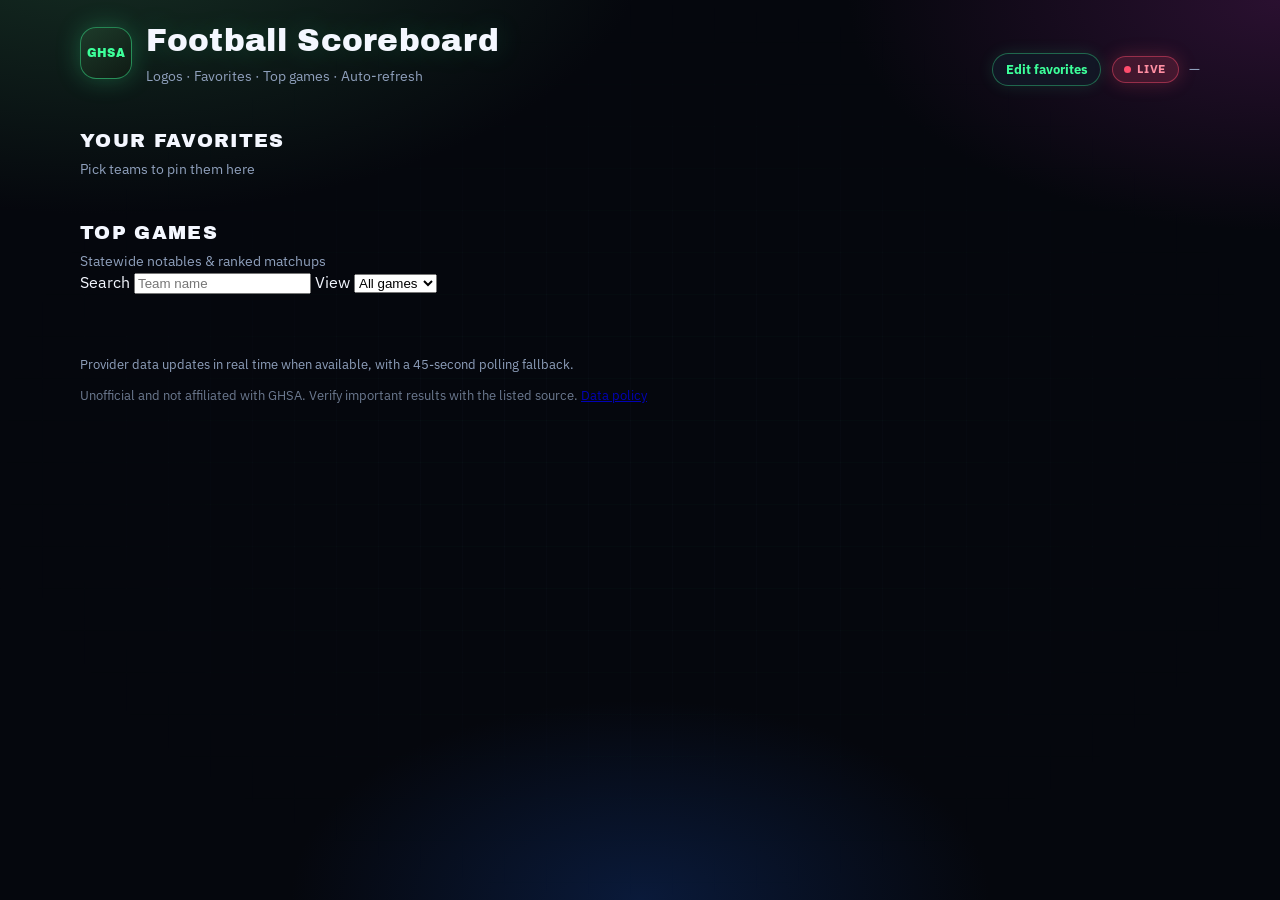
==== commit 0b9d8840: "feat: add live scoreboard backend foundation Co-authored-by: BensBar <45955857+BensBar@users.noreply" ====
--- a/index.html
+++ b/index.html
@@ -5,6 +5,8 @@
   <meta name="viewport" content="width=device-width, initial-scale=1, viewport-fit=cover" />
   <meta name="theme-color" content="#05070d" />
   <meta name="description" content="Live GHSA football scoreboard — favorite Georgia high schools with logos + top statewide games." />
+  <link rel="manifest" href="manifest.webmanifest" />
+  <link rel="apple-touch-icon" href="assets/logos/ghsa-scoreboard.png" />
   <title>GHSA Scoreboard</title>
   <link rel="stylesheet" href="assets/styles.css" />
   <link rel="preconnect" href="https://fonts.googleapis.com" />
@@ -42,13 +44,25 @@
         <h2 id="top-heading">Top games</h2>
         <p>Statewide notables &amp; ranked matchups</p>
       </div>
+      <div class="game-tools" aria-label="Find games">
+        <label>Search <input id="game-search" type="search" placeholder="Team name"></label>
+        <label>View
+          <select id="game-group">
+            <option value="all">All games</option>
+            <option value="live">Live</option>
+            <option value="upcoming">Upcoming</option>
+            <option value="final">Final</option>
+            <option value="top25">Top 25</option>
+          </select>
+        </label>
+      </div>
       <div id="top-games" class="games-list" role="list"></div>
     </section>
   </main>
 
   <footer class="foot">
-    <p>Data from <code>scores.json</code> · Refresh every 45s · Mascots cached from MaxPreps where available</p>
-    <p class="muted">Not affiliated with GHSA. Scores may lag live play.</p>
+    <p>Provider data updates in real time when available, with a 45-second polling fallback.</p>
+    <p class="muted">Unofficial and not affiliated with GHSA. Verify important results with the listed source. <a href="DATA_POLICY.md">Data policy</a></p>
   </footer>
 
   <div id="favorites-picker" class="picker-overlay" hidden aria-hidden="true">
@@ -65,6 +79,11 @@
     </div>
   </div>
 
+  <dialog id="game-dialog" class="game-dialog">
+    <button type="button" id="game-dialog-close" class="dialog-close" aria-label="Close game details">×</button>
+    <div id="game-dialog-body"></div>
+  </dialog>
+
   <script src="assets/app.js"></script>
 </body>
 </html>
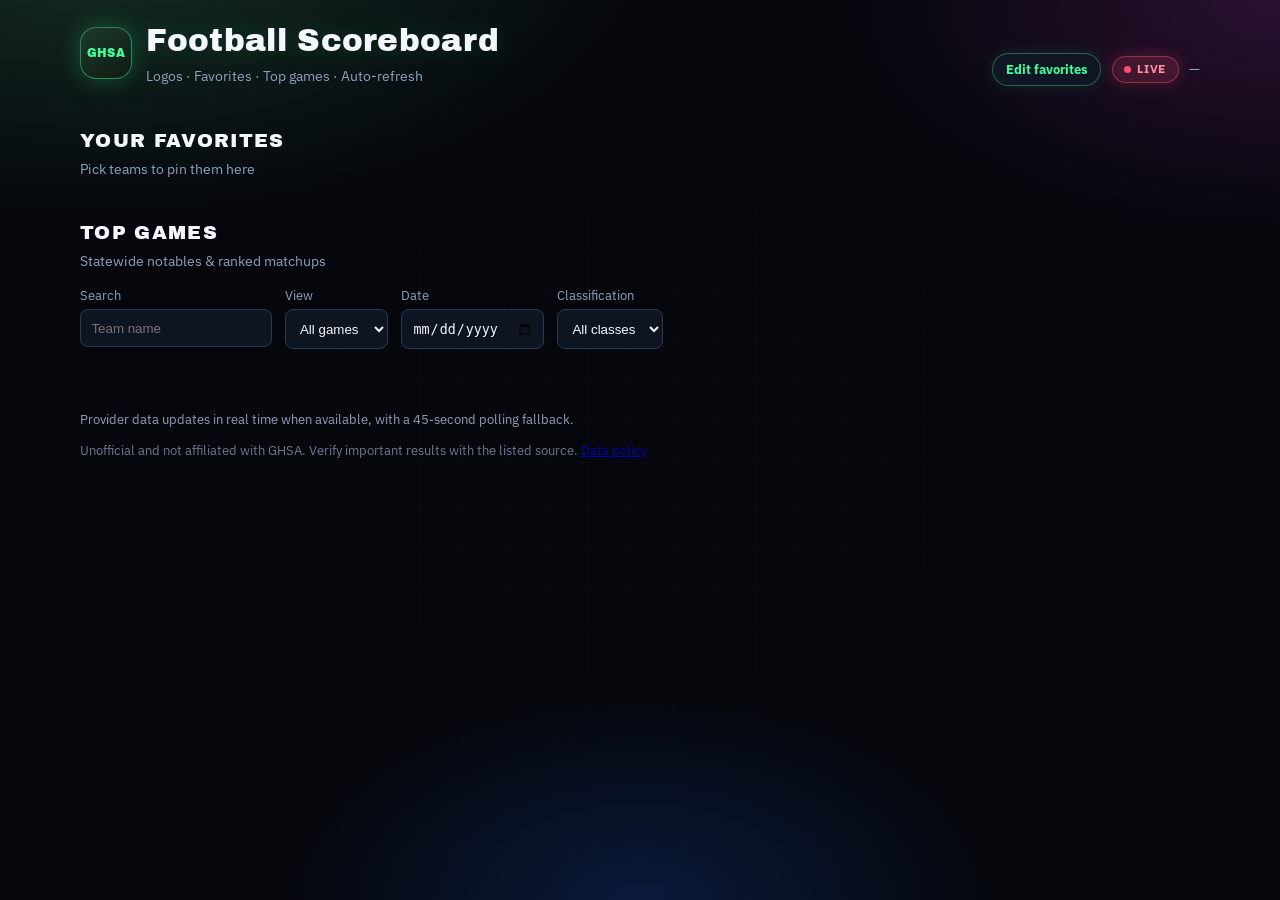
==== commit 8675d33d: "Apply remaining changes Co-authored-by: BensBar <45955857+BensBar@users.noreply.github.com>" ====
--- a/index.html
+++ b/index.html
@@ -6,7 +6,7 @@
   <meta name="theme-color" content="#05070d" />
   <meta name="description" content="Live GHSA football scoreboard — favorite Georgia high schools with logos + top statewide games." />
   <link rel="manifest" href="manifest.webmanifest" />
-  <link rel="apple-touch-icon" href="assets/logos/ghsa-scoreboard.png" />
+  <link rel="icon" href="assets/app-icon.svg" type="image/svg+xml" />
   <title>GHSA Scoreboard</title>
   <link rel="stylesheet" href="assets/styles.css" />
   <link rel="preconnect" href="https://fonts.googleapis.com" />
@@ -55,6 +55,14 @@
             <option value="top25">Top 25</option>
           </select>
         </label>
+        <label>Date <input id="game-date" type="date"></label>
+        <label>Classification
+          <select id="game-classification">
+            <option value="">All classes</option>
+            <option>AAAAAAA</option><option>AAAAAA</option><option>AAAAA</option>
+            <option>AAAA</option><option>AAA</option><option>AA</option><option>A</option>
+          </select>
+        </label>
       </div>
       <div id="top-games" class="games-list" role="list"></div>
     </section>
--- a/assets/styles.css
+++ b/assets/styles.css
@@ -224,6 +224,55 @@
 .status-half { background: rgba(255,200,87,0.16); color: #ffd88a; border-color: rgba(255,200,87,0.35); }
 .status-final { background: rgba(122,162,255,0.14); color: var(--final); border-color: rgba(122,162,255,0.35); }
 .status-ot { background: rgba(61,255,154,0.12); color: var(--accent); border-color: rgba(61,255,154,0.35); }
+.status-stale { border-style: dashed; color: #ffd88a; }
+
+.source-meta {
+  color: var(--muted);
+  font-size: 0.72rem;
+  margin-top: 0.7rem;
+}
+.game-detail-link {
+  margin-top: 0.55rem;
+  border: 0;
+  background: transparent;
+  color: var(--accent);
+  cursor: pointer;
+  text-decoration: underline;
+}
+.row-detail { align-self: center; margin: 0; }
+.game-tools {
+  display: flex;
+  flex-wrap: wrap;
+  gap: 0.8rem;
+  margin-top: 1rem;
+}
+.game-tools label, .admin-form label { color: var(--muted); font-size: 0.8rem; }
+.game-tools input, .game-tools select, .admin-form input, .admin-form select {
+  display: block;
+  margin-top: 0.25rem;
+  padding: 0.65rem;
+  color: var(--text);
+  background: var(--bg-card);
+  border: 1px solid var(--border);
+  border-radius: 8px;
+}
+.game-dialog {
+  width: min(92vw, 620px);
+  color: var(--text);
+  background: var(--bg-card);
+  border: 1px solid var(--border);
+  border-radius: var(--radius);
+}
+.game-dialog::backdrop { background: rgba(0, 0, 0, 0.72); }
+.dialog-close { float: right; border: 0; background: none; color: var(--text); font-size: 1.8rem; }
+.detail-score { font: 2rem "Archivo Black", sans-serif; }
+.admin-shell { max-width: 620px; }
+.admin-form { display: grid; gap: 1rem; margin-top: 2rem; }
+.admin-form input, .admin-form select { width: 100%; }
+
+@media (prefers-reduced-motion: reduce) {
+  *, *::before, *::after { animation-duration: 0.01ms !important; animation-iteration-count: 1 !important; scroll-behavior: auto !important; }
+}
 
 .neon-board {
   display: grid;
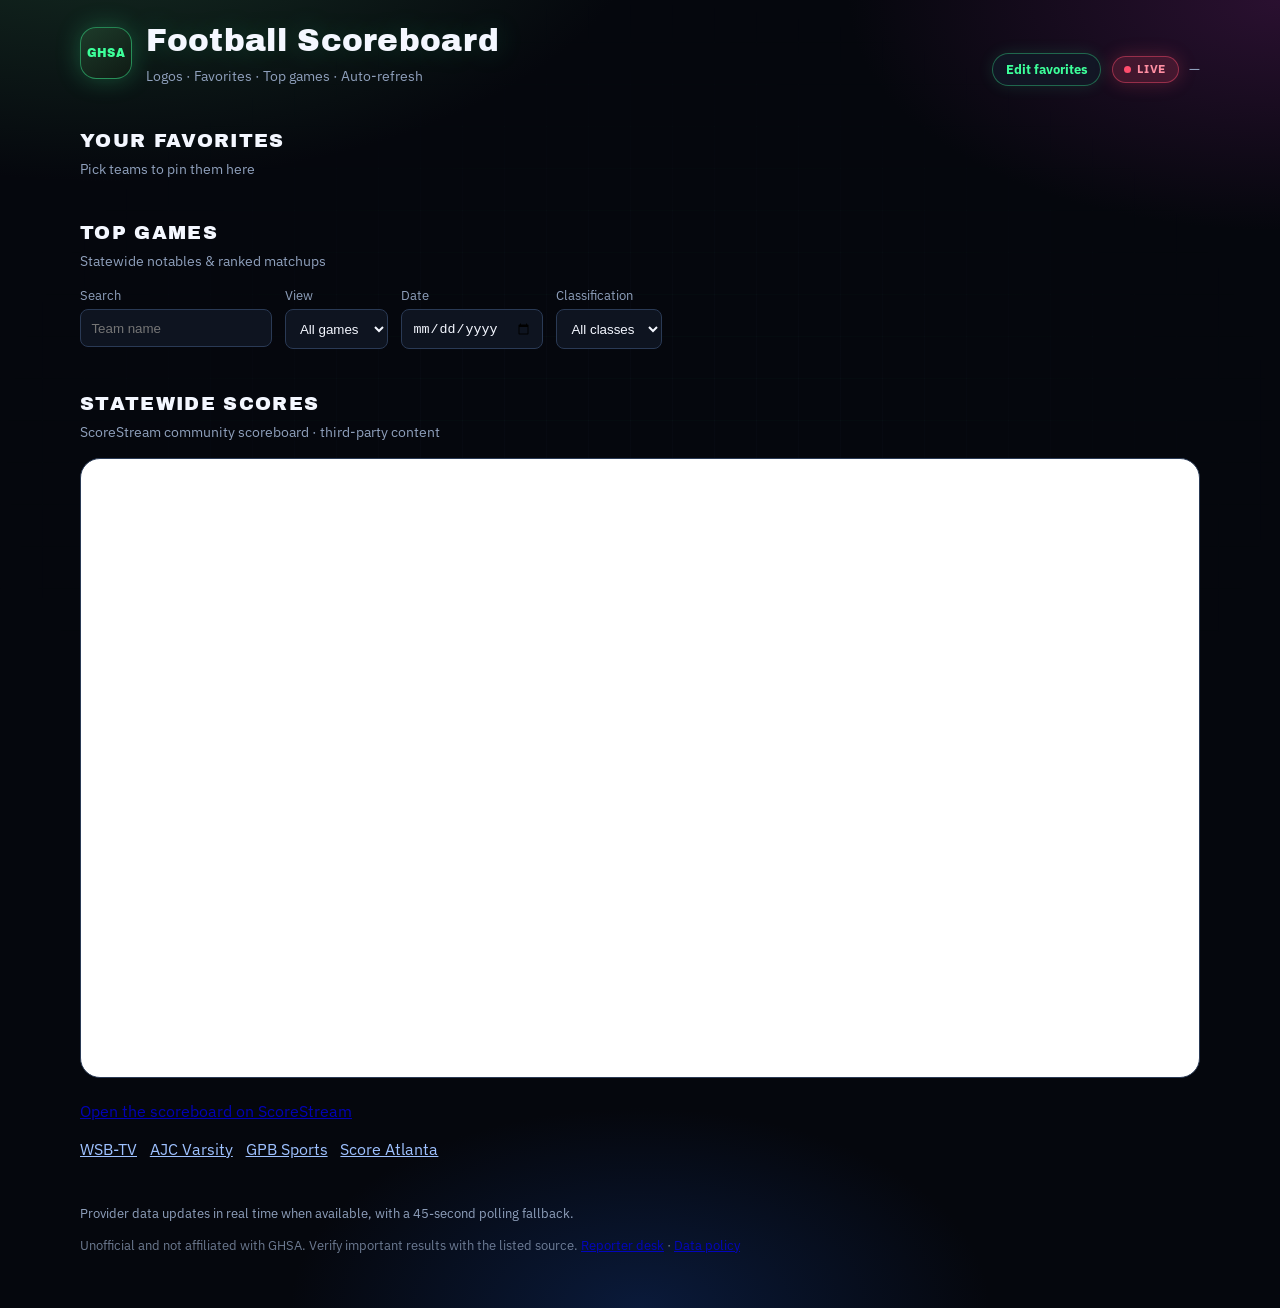
==== commit 69a5aa52: "feat: add permission-first multi-source score desk Co-authored-by: BensBar <45955857+BensBar@users.n" ====
--- a/index.html
+++ b/index.html
@@ -66,11 +66,32 @@
       </div>
       <div id="top-games" class="games-list" role="list"></div>
     </section>
+
+    <section class="section" aria-labelledby="statewide-heading">
+      <div class="section-head">
+        <h2 id="statewide-heading">Statewide scores</h2>
+        <p>ScoreStream community scoreboard · third-party content</p>
+      </div>
+      <iframe class="scorestream-widget"
+        src="https://scorestream.com/apiJsCdn/widgets/scoreboard.html?id=2912"
+        title="ScoreStream Georgia high school football scoreboard"
+        loading="lazy"
+        sandbox="allow-scripts allow-same-origin allow-popups"
+        referrerpolicy="strict-origin-when-cross-origin"></iframe>
+      <p class="muted"><a href="https://scorestream.com/explore/r/georgia/high-school/football/scores"
+        target="_blank" rel="noopener noreferrer">Open the scoreboard on ScoreStream</a></p>
+      <nav class="coverage-links" aria-label="More Georgia football coverage">
+        <a href="https://www.wsbtv.com/sports/high-school-football/" target="_blank" rel="noopener noreferrer">WSB-TV</a>
+        <a href="https://www.ajc.com/sports/varsity/football/scores/" target="_blank" rel="noopener noreferrer">AJC Varsity</a>
+        <a href="https://www.gpb.org/sports/high-school-football" target="_blank" rel="noopener noreferrer">GPB Sports</a>
+        <a href="https://www.scoreatl.com/scoreboard" target="_blank" rel="noopener noreferrer">Score Atlanta</a>
+      </nav>
+    </section>
   </main>
 
   <footer class="foot">
     <p>Provider data updates in real time when available, with a 45-second polling fallback.</p>
-    <p class="muted">Unofficial and not affiliated with GHSA. Verify important results with the listed source. <a href="DATA_POLICY.md">Data policy</a></p>
+    <p class="muted">Unofficial and not affiliated with GHSA. Verify important results with the listed source. <a href="report/">Reporter desk</a> · <a href="DATA_POLICY.md">Data policy</a></p>
   </footer>
 
   <div id="favorites-picker" class="picker-overlay" hidden aria-hidden="true">
--- a/assets/styles.css
+++ b/assets/styles.css
@@ -247,7 +247,7 @@
   margin-top: 1rem;
 }
 .game-tools label, .admin-form label { color: var(--muted); font-size: 0.8rem; }
-.game-tools input, .game-tools select, .admin-form input, .admin-form select {
+.game-tools input, .game-tools select, .admin-form input, .admin-form select, .admin-form textarea {
   display: block;
   margin-top: 0.25rem;
   padding: 0.65rem;
@@ -268,7 +268,17 @@
 .detail-score { font: 2rem "Archivo Black", sans-serif; }
 .admin-shell { max-width: 620px; }
 .admin-form { display: grid; gap: 1rem; margin-top: 2rem; }
-.admin-form input, .admin-form select { width: 100%; }
+.admin-form input, .admin-form select, .admin-form textarea { width: 100%; }
+.scorestream-widget {
+  width: 100%;
+  min-height: 620px;
+  margin-top: 1rem;
+  border: 1px solid var(--border);
+  border-radius: var(--radius);
+  background: #fff;
+}
+.coverage-links { display: flex; flex-wrap: wrap; gap: 0.8rem; }
+.coverage-links a { color: var(--away); }
 
 @media (prefers-reduced-motion: reduce) {
   *, *::before, *::after { animation-duration: 0.01ms !important; animation-iteration-count: 1 !important; scroll-behavior: auto !important; }
